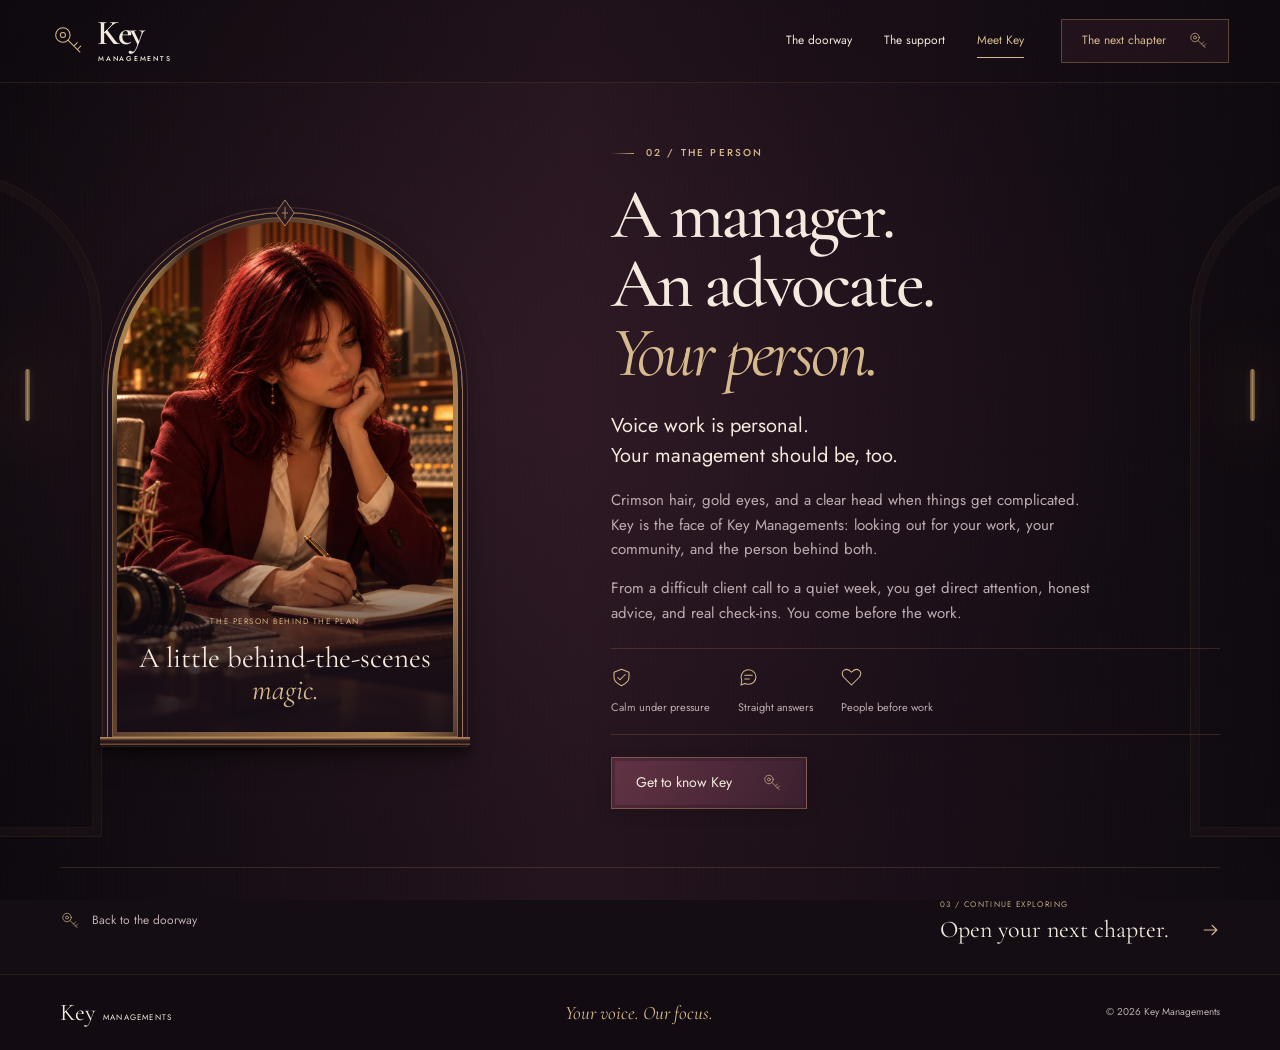
==== about/index.html @ c913fc9f "Redesign Key Managements with animated doorway and themed pages" ====
<!doctype html>
<html lang="en">
<head>
  <meta charset="utf-8">
  <meta name="viewport" content="width=device-width, initial-scale=1, viewport-fit=cover">
  <meta name="theme-color" content="#110d11">
  <meta name="description" content="Meet the person behind Key Managements. A manager, an advocate, and someone firmly in your corner.">
  <title>Meet Key — Key Managements</title>
  <link rel="icon" type="image/svg+xml" href="../assets/favicon.svg">
  <link rel="preconnect" href="https://fonts.googleapis.com">
  <link rel="preconnect" href="https://fonts.gstatic.com" crossorigin>
  <link href="https://fonts.googleapis.com/css2?family=Cormorant+Garamond:ital,wght@0,400;0,500;0,600;1,400;1,500&family=Jost:wght@400;450;500;550;600&display=swap" rel="stylesheet">
  <link rel="stylesheet" href="../styles.css?v=chapters-1">
  <link rel="stylesheet" href="../interior.css?v=rooms-1">
  <script src="../main.js?v=chapters-1" defer></script>
</head>
<body data-page="about" class="interior-page">
  <div class="interior-room" aria-hidden="true"><span class="room-moulding moulding-left"></span><span class="room-moulding moulding-right"></span><span class="room-light light-left"></span><span class="room-light light-right"></span></div>
  <svg class="icon-library" xmlns="http://www.w3.org/2000/svg" aria-hidden="true">
    <symbol id="i-key" viewBox="0 0 40 40"><circle cx="14" cy="13" r="8.5"/><circle cx="14" cy="13" r="3"/><path d="m20 19 14 14m-7-7 4-4m0 8 4-4"/></symbol>
    <symbol id="i-arrow" viewBox="0 0 24 24"><path d="M4 12h16m-6-6 6 6-6 6"/></symbol>
    <symbol id="i-arrow-up" viewBox="0 0 24 24"><path d="M6 18 18 6M6 6h12v12"/></symbol>
    <symbol id="i-chat" viewBox="0 0 28 28"><path d="M24 13a10 10 0 0 1-10 10 12 12 0 0 1-5-1l-5 2 1-6a10 10 0 1 1 19-5Z"/><path d="M9 11h10M9 16h6"/></symbol>
    <symbol id="i-calendar" viewBox="0 0 28 28"><rect x="4" y="6" width="20" height="18" rx="2"/><path d="M9 3v6m10-6v6M4 12h20m-15 5h3m4 0h3m-10 4h3"/></symbol>
    <symbol id="i-contract" viewBox="0 0 28 28"><path d="M7 3h10l5 5v17H7Z"/><path d="M17 3v6h5M11 14h7m-7 4h7m-7 3h4"/></symbol>
    <symbol id="i-shield" viewBox="0 0 28 28"><path d="m14 3 10 4v7c0 5-6 9-10 11C10 23 4 19 4 14V7Z"/><path d="m9 14 3 3 7-7"/></symbol>
    <symbol id="i-mic" viewBox="0 0 28 28"><rect x="10" y="3" width="8" height="15" rx="4"/><path d="M6 13v1a8 8 0 0 0 16 0v-1m-8 9v4m-5 0h10"/></symbol>
    <symbol id="i-people" viewBox="0 0 28 28"><circle cx="11" cy="9" r="4"/><path d="M3 24v-3a8 8 0 0 1 16 0v3M20 5a4 4 0 0 1 0 8m2 4a6 6 0 0 1 4 6"/></symbol>
    <symbol id="i-heart" viewBox="0 0 28 28"><path d="M14 24 4 14C-3 6 7-1 14 7 21-1 31 6 24 14Z"/></symbol>
    <symbol id="i-chart" viewBox="0 0 28 28"><path d="M4 4v20h21M9 19v-6m6 6V9m6 10V5"/></symbol>
    <symbol id="i-copy" viewBox="0 0 24 24"><rect x="8" y="8" width="12" height="13" rx="2"/><path d="M15 8V5a2 2 0 0 0-2-2H5a2 2 0 0 0-2 2v8a2 2 0 0 0 2 2h3"/></symbol>
  </svg>
  <a class="skip-link" href="#main">Skip to content</a>
  <header class="site-header"><div class="container header-inner">
    <a class="brand" href="../" aria-label="Key Managements home"><svg class="brand-mark" aria-hidden="true"><use href="#i-key"/></svg><span class="wordmark">Key<span>MANAGEMENTS</span></span></a>
    <button class="menu-toggle" type="button" aria-expanded="false" aria-controls="main-nav"><span>Menu</span><span class="menu-lines" aria-hidden="true"></span></button>
    <nav id="main-nav" class="main-nav" aria-label="Main navigation"><a href="../">The doorway</a><a href="../services/">The support</a><a href="../about/" aria-current="page">Meet Key</a><a href="../contact/" class="nav-contact">The next chapter<svg class="icon" aria-hidden="true"><use href="#i-key"/></svg></a></nav>
  </div></header>
  <main id="main" tabindex="-1">
    <section class="container interior-layout about-room" aria-labelledby="about-title">
      <div class="interior-visual"><figure class="arched-portrait"><span class="arch-crest" aria-hidden="true"><svg viewBox="0 0 30 36"><path d="M15 1 27 18 15 35 3 18Z"/><path d="M15 10v16m-4-8h8"/></svg></span><img src="../assets/key-studio.webp" alt="Key reviewing a notebook at a studio desk, with a microphone nearby" width="1122" height="1402" fetchpriority="high"><figcaption><span>THE PERSON BEHIND THE PLAN</span><p>A little behind-the-scenes<br><em>magic.</em></p></figcaption></figure></div>
      <div class="about-copy interior-copy"><p class="eyebrow">02 / THE PERSON</p><h1 id="about-title">A manager.<br>An advocate.<br><em>Your person.</em></h1><p class="about-lead">Voice work is personal.<br>Your management should be, too.</p><p>Crimson hair, gold eyes, and a clear head when things get complicated. Key is the face of Key Managements: looking out for your work, your community, and the person behind both.</p><p>From a difficult client call to a quiet week, you get direct attention, honest advice, and real check-ins. You come before the work.</p><ul class="traits"><li><svg class="icon" aria-hidden="true"><use href="#i-shield"/></svg>Calm under pressure</li><li><svg class="icon" aria-hidden="true"><use href="#i-chat"/></svg>Straight answers</li><li><svg class="icon" aria-hidden="true"><use href="#i-heart"/></svg>People before work</li></ul><a class="button button-primary" href="../contact/">Get to know Key <svg class="icon" aria-hidden="true"><use href="#i-key"/></svg></a></div>
    </section><nav class="container room-navigation" aria-label="Continue exploring"><a href="../" class="return-door"><svg class="icon" aria-hidden="true"><use href="#i-key"/></svg><span>Back to the doorway</span></a><a href="../contact/" class="next-room"><small>03 / CONTINUE EXPLORING</small><span>Open your next chapter. <svg class="icon" aria-hidden="true"><use href="#i-arrow"/></svg></span></a></nav></main>
  <footer class="site-footer"><div class="container footer-inner"><a class="footer-signature" href="../">Key <span>Managements</span></a><p>Your voice. Our focus.</p><small>© 2026 Key Managements</small></div></footer>
</body>
</html>
---- styles.css ----
:root {
  --bg: #110d11; --surface: #1b1319; --ink: #f3e9dd; --muted: #beadb0;
  --accent: #d6b98c; --crimson: #863a50; --line: #3a2b34;
  --serif: 'Cormorant Garamond', Georgia, 'Times New Roman', serif;
  --sans: 'Jost', 'Avenir Next', 'Segoe UI', sans-serif;
  color-scheme: dark;
}
* { box-sizing: border-box; }
html { scroll-behavior: smooth; scroll-padding-top: 32px; }
body { margin: 0; background: var(--bg); color: var(--ink); font-family: var(--sans); font-size: 16px; line-height: 1.65; -webkit-font-smoothing: antialiased; }
a { color: inherit; text-decoration: none; }
button { font: inherit; cursor: pointer; }
a, button, summary { -webkit-tap-highlight-color: transparent; touch-action: manipulation; }
a:focus-visible, button:focus-visible, summary:focus-visible { outline: 2px solid var(--accent); outline-offset: 6px; }
#main:focus { outline: none; }
img { display: block; width: 100%; height: auto; }
figure, p, h1, h2, h3 { margin: 0; }
h1, h2, h3 { font-family: var(--serif); font-weight: 500; }
h1 { font-size: clamp(64px, 6vw, 88px); line-height: .98; letter-spacing: -.045em; }
h2 { font-size: 42px; line-height: 1.1; letter-spacing: -.03em; }
h3 { font-size: 27px; line-height: 1.2; letter-spacing: -.02em; }
em { color: var(--accent); font-weight: 400; }
.container { width: calc(100% - 112px); max-width: 1280px; margin-inline: auto; }
.icon-library { position: absolute; width: 0; height: 0; overflow: hidden; }
.icon, .brand-mark { fill: none; stroke: currentColor; stroke-width: 1.4; stroke-linecap: round; stroke-linejoin: round; }
.icon { width: 20px; height: 20px; flex-shrink: 0; }
.eyebrow, .section-label, .image-caption { font-size: 11px; letter-spacing: .17em; font-weight: 500; line-height: 1.6; }
.eyebrow { color: var(--accent); display: flex; align-items: center; gap: 12px; }
.small-line { width: 28px; height: 1px; background: var(--accent); }
.skip-link { position: fixed; top: 12px; left: 12px; z-index: 100; padding: 12px 20px; background: var(--accent); color: var(--bg); transform: translateY(-160%); }
.skip-link:focus { transform: translateY(0); }
.site-header { position: relative; z-index: 10; border-bottom: 1px solid var(--line); }
.header-inner { height: 100px; display: flex; align-items: center; justify-content: space-between; gap: 30px; }
.brand { display: flex; align-items: center; gap: 12px; width: max-content; flex-shrink: 0; }
.brand-mark { width: 42px; height: 42px; color: var(--accent); stroke-width: 1.2; }
.wordmark { font-family: var(--serif); font-size: 42px; font-weight: 600; line-height: .8; letter-spacing: -.04em; }
.wordmark > span { display: block; font-family: var(--sans); font-size: 8px; font-weight: 500; letter-spacing: .25em; margin-top: 12px; margin-left: 1px; }
.main-nav { display: flex; align-items: center; gap: 36px; font-size: 13px; }
.main-nav > a { display: flex; align-items: center; min-height: 44px; position: relative; transition: color .2s; }
.main-nav > a:hover, .main-nav > a[aria-current] { color: var(--accent); }
.main-nav > a[aria-current]:not(.nav-contact)::after { content: ''; height: 1px; background: var(--accent); position: absolute; bottom: 5px; inset-inline: 0; }
.main-nav .nav-contact { gap: 30px; padding: 9px 20px; border: 1px solid var(--accent); color: var(--accent); margin-left: 5px; transition: background .2s, color .2s; }
.main-nav .nav-contact:hover, .main-nav .nav-contact[aria-current] { background: var(--accent); color: var(--bg); }
.menu-toggle { display: none; }
.button { display: inline-flex; align-items: center; justify-content: space-between; gap: 30px; min-height: 52px; padding: 13px 24px; font-size: 14px; transition: background .2s, transform .2s; }
.button-primary { background: var(--crimson); color: var(--ink); border: 1px solid var(--crimson); }
.button-primary:hover { background: #9b455d; transform: translateY(-2px); }
.text-link { display: inline-flex; align-items: center; gap: 14px; min-height: 44px; font-size: 14px; color: var(--accent); }
.text-link .icon, .chapter-nav .icon { transition: transform .2s; }
.text-link:hover .icon, .chapter-nav a:hover > .icon { transform: translateX(4px); }
.hero { display: grid; grid-template-columns: 1fr .91fr; align-items: center; gap: 90px; padding-block: 54px 52px; }
.hero .eyebrow { margin-bottom: 27px; }
.hero h1 { font-size: clamp(72px, 7.2vw, 104px); }
.hero h1 em { position: relative; }
.hero h1 em::after { content: ''; position: absolute; left: 3%; right: -4%; bottom: 4px; height: 1px; background: var(--accent); transform: rotate(-5deg); }
.hero-description { margin-top: 30px; font-size: 20px; line-height: 1.55; }
.hero-actions { display: flex; align-items: center; flex-wrap: wrap; gap: 28px; margin-top: 30px; }
.hero-footnote { display: flex; align-items: center; gap: 10px; color: var(--muted); margin-top: 35px; font-size: 12px; letter-spacing: .04em; }
.tiny-star { font-size: 21px; color: var(--accent); }
.hero-visual { position: relative; padding-right: 17px; }
.hero-visual::before { content: ''; position: absolute; inset: 16px 1px -16px 16px; border: 1px solid #695044; pointer-events: none; }
.hero-portrait { position: relative; overflow: hidden; }
.hero-portrait > img { aspect-ratio: 4 / 4.8; object-fit: cover; object-position: 50% 44%; }
.hero-portrait::after { content: ''; position: absolute; inset: 40% 0 0; background: linear-gradient(transparent, rgba(17, 13, 17, .88)); pointer-events: none; }
.hero-portrait figcaption { position: absolute; z-index: 1; inset: auto 30px 25px; }
.hero-portrait figcaption > span { color: #e6cba5; font-size: 10px; letter-spacing: .16em; }
.hero-portrait figcaption a { display: flex; align-items: center; gap: 8px; font-family: var(--serif); font-size: 38px; line-height: 1.35; }
.hero-portrait figcaption .icon { margin-left: auto; width: 40px; height: 40px; border: 1px solid #a18b76; border-radius: 50%; padding: 10px; }
.portrait-side { position: absolute; right: -22px; top: 42%; writing-mode: vertical-rl; font-size: 9px; letter-spacing: .2em; color: var(--muted); }
.chapter-nav { display: grid; grid-template-columns: repeat(3, 1fr); border-top: 1px solid var(--line); border-bottom: 1px solid var(--line); margin-bottom: 44px; }
.chapter-nav > a { display: flex; align-items: center; gap: 16px; padding: 28px 25px; transition: background .2s; }
.chapter-nav > a:first-child { padding-left: 0; }
.chapter-nav > a:last-child { padding-right: 0; }
.chapter-nav > a + a { border-left: 1px solid var(--line); }
.chapter-nav > a:hover { background: rgba(214, 185, 140, .035); }
.chapter-number { font-family: var(--serif); font-style: italic; font-size: 21px; color: var(--accent); align-self: flex-start; line-height: 1; }
.chapter-nav small { display: block; color: var(--muted); letter-spacing: .14em; font-size: 10px; line-height: 1.1; margin-bottom: 8px; }
.chapter-nav strong { display: block; font-family: var(--serif); font-size: 24px; font-weight: 400; line-height: 1.1; }
.chapter-nav > a > .icon { margin-left: auto; width: 18px; color: var(--accent); }
.site-footer { border-top: 1px solid var(--line); }
body[data-page="home"] .site-footer { border-top: 0; }
.footer-inner { min-height: 89px; display: flex; align-items: center; justify-content: space-between; gap: 24px; }
.footer-signature { font: 28px var(--serif); display: flex; align-items: baseline; gap: 8px; }
.footer-signature span { font: 10px var(--sans); text-transform: uppercase; letter-spacing: .15em; }
.footer-inner p { font-family: var(--serif); font-style: italic; font-size: 20px; color: var(--accent); }
.footer-inner small { color: var(--muted); font-size: 11px; }
.page-intro { color: var(--muted); max-width: 430px; font-size: 17px; line-height: 1.7; }
.service-layout { display: grid; grid-template-columns: .88fr 1.12fr; gap: 100px; padding-block: 64px 72px; align-items: start; }
.service-intro h1 { margin-block: 22px 24px; }
.service-image { margin-block: 30px 16px; }
.service-image img { aspect-ratio: 16 / 9; object-fit: cover; }
.service-image figcaption { margin-top: 11px; font: italic 21px var(--serif); color: var(--accent); }
.service-intro .text-link { font-size: 13px; }
.section-label { display: flex; justify-content: space-between; gap: 16px; color: var(--accent); padding-block: 5px 22px; }
.section-label > span { color: var(--muted); font-size: 9px; letter-spacing: .12em; align-self: center; }
.service-group { border-top: 1px solid var(--line); }
.service-group:last-of-type { border-bottom: 1px solid var(--line); }
.service-group summary { display: flex; align-items: center; gap: 17px; cursor: pointer; list-style: none; padding-block: 25px; }
.service-group summary::-webkit-details-marker { display: none; }
.service-group summary h2 { font-size: 31px; line-height: 1.1; letter-spacing: -.025em; transition: color .2s; }
.service-group summary:hover h2, .service-group[open] h2 { color: var(--accent); }
.service-number { font: italic 18px var(--serif); color: var(--accent); align-self: flex-start; padding-top: 4px; }
.service-caption { display: block; font-size: 13px; margin-top: 6px; color: var(--muted); }
.disclosure-icon { width: 28px; height: 28px; margin-left: auto; position: relative; flex-shrink: 0; color: var(--accent); }
.disclosure-icon::before, .disclosure-icon::after { content: ''; position: absolute; background: currentColor; top: 13px; left: 7px; width: 14px; height: 1px; }
.disclosure-icon::after { transform: rotate(90deg); transition: transform .2s; }
.service-group[open] .disclosure-icon::after { transform: rotate(0); }
.service-content { padding: 0 35px 28px; display: grid; gap: 23px; }
.service-content h3 { font-family: var(--sans); font-size: 15px; font-weight: 500; letter-spacing: 0; margin-bottom: 7px; }
.service-content p { color: var(--muted); font-size: 14px; line-height: 1.75; }
.service-note { margin-top: 22px; color: var(--muted); font-size: 12px; }
.about-layout { display: grid; grid-template-columns: .95fr 1fr; gap: 100px; align-items: center; padding-block: 64px 72px; }
.about-visual figure { position: relative; }
.about-visual img { aspect-ratio: 4 / 5; object-fit: cover; }
.about-visual figcaption { position: absolute; bottom: 0; inset-inline: 0; padding: 60px 28px 24px; background: linear-gradient(transparent, rgba(17,13,17,.9)); font: italic 28px var(--serif); }
.image-caption { margin-top: 16px; color: var(--muted); font-size: 10px; }
.about-copy h1 { margin-block: 22px 25px; }
.about-lead { font-size: 20px; line-height: 1.5; margin-bottom: 20px; }
.about-copy > p:not(.eyebrow):not(.about-lead) { color: var(--muted); font-size: 15px; margin-top: 15px; max-width: 460px; }
.traits { list-style: none; padding: 21px 0; margin: 24px 0; border-top: 1px solid var(--line); border-bottom: 1px solid var(--line); display: flex; gap: 21px; }
.traits li { display: flex; flex-direction: column; gap: 10px; font-size: 11px; color: var(--muted); }
.traits .icon { color: var(--accent); }
.contact-layout { display: grid; grid-template-columns: 1.2fr .8fr; gap: 90px; align-items: center; padding-block: 60px; }
.contact-copy h1 { margin-block: 23px 26px; font-size: clamp(64px, 6.2vw, 90px); }
.contact-copy .page-intro { max-width: 440px; }
.contact-copy .button { margin-top: 28px; }
.email-row { display: flex; align-items: center; gap: 20px; margin-top: 22px; }
.email-row > a { color: var(--accent); font-size: 16px; padding-block: 9px; }
.email-row > a:hover { text-decoration: underline; text-underline-offset: 5px; }
.email-row button { display: flex; align-items: center; gap: 7px; background: transparent; color: var(--muted); border: 1px solid var(--line); padding: 9px 10px; min-height: 44px; font-size: 12px; }
.email-row button:hover { color: var(--accent); border-color: var(--accent); }
.email-row .icon { width: 16px; height: 16px; }
.copy-status { min-height: 24px; font-size: 12px; color: var(--accent); margin-top: 4px; }
.contact-note { padding-top: 18px; font-size: 13px; color: var(--muted); }
.contact-photo { position: relative; }
.contact-photo img { aspect-ratio: 4 / 4.9; object-fit: cover; }
.contact-photo figcaption { position: absolute; inset: auto 0 0; padding: 80px 26px 25px; background: linear-gradient(transparent, rgba(17,13,17,.9)); font: 34px/1.08 var(--serif); }
.process { border-top: 1px solid var(--line); padding-block: 38px 55px; }
.process-heading { display: flex; align-items: center; justify-content: space-between; gap: 30px; margin-bottom: 30px; }
.process h2 { font-size: 36px; }
.steps { display: grid; grid-template-columns: repeat(3, 1fr); gap: 40px; padding: 0; margin: 0; list-style: none; }
.steps li { position: relative; padding-left: 36px; }
.steps li > span { position: absolute; left: 0; top: 4px; font: italic 19px var(--serif); color: var(--accent); }
.steps h3 { font-size: 25px; margin-bottom: 10px; }
.steps p { font-size: 13px; color: var(--muted); max-width: 310px; }
@media (min-width: 1400px) {
 .hero { padding-block: 48px; gap: 110px; grid-template-columns: 1fr .92fr; }
 .hero-portrait > img { max-height: 565px; }
}
@media (max-width: 1100px) {
 .container { width: calc(100% - 72px); }
 .main-nav { gap: 25px; }
 .hero { gap: 56px; }
 .hero h1 { font-size: 83px; }
 .hero-description { font-size: 18px; }
 .hero-actions { gap: 18px; }
 .hero-footnote { margin-top: 26px; }
 .hero-portrait > img { min-height: 510px; }
 .chapter-nav strong { font-size: 21px; }
 .chapter-nav > a { gap: 10px; padding-inline: 18px; }
 .service-layout, .about-layout { gap: 58px; }
 .service-group summary h2 { font-size: 27px; }
 .contact-layout { gap: 50px; }
 .traits { gap: 15px; }
 .process h2 { font-size: 30px; }
 .steps { gap: 25px; }
}
@media (max-width: 800px) {
 .container { width: calc(100% - 48px); }
 .header-inner { height: 84px; }
 .main-nav { gap: 20px; font-size: 12px; }
 .main-nav .nav-contact { gap: 15px; padding-inline: 15px; }
 .hero { gap: 35px; padding-block: 42px; }
 .hero h1 { font-size: 68px; }
 .hero .eyebrow { font-size: 9px; gap: 8px; }
 .hero-description { font-size: 16px; }
 .hero-actions { gap: 12px; margin-top: 24px; }
 .hero-actions .button { font-size: 13px; padding-inline: 17px; gap: 18px; }
 .hero-actions .text-link { font-size: 13px; }
 .hero-portrait > img { min-height: 475px; }
 .hero-portrait figcaption { inset-inline: 20px; }
 .hero-portrait figcaption a { font-size: 28px; }
 .hero-portrait figcaption > span { font-size: 8px; }
 .portrait-side { right: -14px; font-size: 8px; }
 .chapter-nav > a { padding-block: 24px; }
 .chapter-nav > a > .icon { display: none; }
 .chapter-nav strong { font-size: 20px; }
 .service-layout { grid-template-columns: 1fr; gap: 42px; padding-block: 45px 55px; }
 .service-intro { display: grid; grid-template-columns: 1fr .85fr; column-gap: 45px; }
 .service-intro > .eyebrow, .service-intro h1, .service-intro .page-intro, .service-intro .text-link { grid-column: 1; }
 .service-intro h1 { font-size: 64px; margin-block: 18px; }
 .service-intro .page-intro { font-size: 15px; }
 .service-intro .text-link { margin-top: 12px; font-size: 12px; }
 .service-image { grid-column: 2; grid-row: 1 / 6; align-self: center; margin: 0; }
 .service-image img { aspect-ratio: 4 / 5; }
 .service-image figcaption { font-size: 19px; }
 .about-layout { gap: 35px; align-items: start; padding-block: 45px; }
 .about-copy h1 { font-size: 62px; }
 .about-visual img { aspect-ratio: 3 / 5; }
 .about-visual figcaption { font-size: 23px; padding-inline: 18px; }
 .about-copy > p:not(.eyebrow):not(.about-lead) { font-size: 14px; }
 .about-lead { font-size: 18px; }
 .traits { flex-direction: column; gap: 12px; }
 .traits li { flex-direction: row; align-items: center; font-size: 12px; }
 .contact-layout { gap: 35px; grid-template-columns: 1.2fr .8fr; padding-block: 45px; }
 .contact-copy h1 { font-size: 64px; }
 .contact-copy .page-intro { font-size: 15px; }
 .contact-photo img { aspect-ratio: 3 / 5.8; }
 .contact-photo figcaption { font-size: 28px; padding-inline: 20px; }
 .email-row { gap: 10px; flex-wrap: wrap; }
 .email-row > a { font-size: 14px; }
 .process-heading { align-items: flex-start; flex-direction: column; gap: 14px; }
 .steps h3 { font-size: 24px; }
}
@media (max-width: 640px) {
 .container { width: calc(100% - 40px); }
 .header-inner { height: 80px; }
 .brand { gap: 9px; }
 .brand-mark { width: 34px; height: 34px; }
 .wordmark { font-size: 34px; }
 .wordmark > span { font-size: 7px; margin-top: 10px; }
 .menu-toggle { display: none; align-items: center; gap: 12px; background: transparent; color: var(--ink); border: 1px solid var(--line); padding: 9px 13px; min-height: 44px; font-size: 12px; }
 .js .menu-toggle { display: flex; }
 .menu-lines { width: 16px; height: 10px; border-top: 1px solid var(--accent); border-bottom: 1px solid var(--accent); }
 .main-nav { position: absolute; top: 79px; left: 0; right: 0; flex-direction: column; align-items: stretch; gap: 4px; padding: 16px 20px 22px; background: var(--bg); border-bottom: 1px solid var(--line); box-shadow: 0 16px 28px #0005; font-size: 15px; }
 .js .main-nav:not(.is-open) { display: none; }
 .main-nav > a { padding: 8px 12px; min-height: 48px; }
 .main-nav > a[aria-current]:not(.nav-contact)::after { display: none; }
 .main-nav > a[aria-current]:not(.nav-contact) { border-left: 1px solid var(--accent); background: #d6b98c08; }
 .main-nav .nav-contact { margin: 6px 0 0; justify-content: space-between; }
 html:not(.js) .header-inner { flex-wrap: wrap; height: auto; padding-block: 20px; }
 html:not(.js) .main-nav { position: static; flex-direction: row; flex-wrap: wrap; padding: 0; border: 0; box-shadow: none; gap: 10px; }
 .hero { grid-template-columns: 1fr; gap: 35px; padding-block: 35px 38px; }
 .hero .eyebrow { font-size: 10px; margin-bottom: 22px; }
 .hero h1 { font-size: clamp(70px, 18.5vw, 100px); line-height: .95; }
 .hero-description { margin-top: 24px; font-size: 18px; }
 .hero-actions { gap: 24px; margin-top: 24px; }
 .hero-actions .button { font-size: 14px; padding-inline: 20px; }
 .hero-footnote { display: none; }
 .hero-visual { padding-right: 12px; }
 .hero-visual::before { inset: 12px 0 -12px 12px; }
 .hero-portrait > img { min-height: 0; aspect-ratio: 4 / 4.1; object-position: 50% 34%; }
 .hero-portrait figcaption { inset: auto 22px 20px; }
 .hero-portrait figcaption > span { font-size: 9px; }
 .hero-portrait figcaption a { font-size: 34px; }
 .portrait-side { display: none; }
 .chapter-nav { grid-template-columns: 1fr; margin-bottom: 24px; }
 .chapter-nav > a, .chapter-nav > a:first-child, .chapter-nav > a:last-child { padding: 23px 6px; gap: 19px; }
 .chapter-nav > a + a { border-left: 0; border-top: 1px solid var(--line); }
 .chapter-nav > a > .icon { display: block; }
 .chapter-nav strong { font-size: 25px; }
 .chapter-nav small { font-size: 9px; }
 .footer-inner { flex-wrap: wrap; justify-content: space-between; padding-block: 24px; gap: 13px; }
 .footer-signature { font-size: 25px; }
 .footer-signature span { font-size: 8px; }
 .footer-inner p { font-size: 17px; }
 .footer-inner small { width: 100%; font-size: 10px; }
 .service-layout { padding-block: 35px 45px; gap: 34px; }
 .service-intro { display: block; }
 .service-intro h1 { font-size: 70px; margin-block: 20px; }
 .service-intro .page-intro { font-size: 16px; }
 .service-image { margin-top: 24px; }
 .service-image img { aspect-ratio: 16 / 8; object-position: 50% 35%; }
 .service-image figcaption { font-size: 21px; }
 .service-intro .text-link { font-size: 13px; }
 .section-label { font-size: 9px; }
 .section-label > span { font-size: 8px; }
 .service-group summary { gap: 12px; padding-block: 24px; }
 .service-group summary h2 { font-size: 28px; }
 .service-caption { font-size: 12px; max-width: 26ch; }
 .service-content { padding: 0 12px 25px 31px; }
 .service-content p { font-size: 14px; }
 .about-layout { grid-template-columns: 1fr; gap: 30px; padding-block: 35px 45px; }
 .about-copy { grid-row: 1; }
 .about-copy h1 { font-size: 76px; margin-block: 20px 25px; }
 .about-copy > p:not(.eyebrow):not(.about-lead) { font-size: 16px; }
 .about-lead { font-size: 20px; }
 .traits { flex-direction: row; gap: 15px; justify-content: space-between; }
 .traits li { flex-direction: column; align-items: flex-start; gap: 9px; font-size: 11px; max-width: 90px; }
 .about-visual img { aspect-ratio: 4 / 4.2; object-position: center 43%; }
 .about-visual figcaption { font-size: 27px; padding-inline: 23px; }
 .contact-layout { grid-template-columns: 1fr; gap: 30px; padding-block: 35px 40px; }
 .contact-copy h1 { font-size: clamp(62px, 15vw, 78px); margin-block: 20px 24px; }
 .contact-copy .page-intro { font-size: 16px; }
 .email-row { gap: 12px; flex-wrap: nowrap; }
 .email-row > a { font-size: clamp(13px, 3.8vw, 16px); }
 .email-row button { padding-inline: 8px; }
 .contact-note { padding-top: 8px; }
 .contact-photo img { aspect-ratio: 4 / 3.6; object-position: 50% 27%; }
 .contact-photo figcaption { font-size: 32px; padding-inline: 23px; }
 .process { padding-block: 30px 40px; }
 .process h2 { font-size: 36px; max-width: 320px; }
 .steps { grid-template-columns: 1fr; gap: 25px; }
 .steps h3 { font-size: 28px; }
 .steps p { font-size: 14px; max-width: 100%; }
}
@media (prefers-reduced-motion: reduce) {
 html { scroll-behavior: auto; }
 *, *::before, *::after { animation: none !important; transition: none !important; }
}
---- interior.css ----
/* The rooms beyond the entrance share its plum walls and brass architecture. */
.interior-page { --bg: #140d14; --line: #b88a5638; min-height: 100svh; background: #140d14; isolation: isolate; display: flex; flex-direction: column; }
.interior-page main { flex: 1; }
.interior-room { position: fixed; inset: 0; z-index: -1; overflow: hidden; pointer-events: none; background: radial-gradient(ellipse at 35% 44%,#6736482e,transparent 62%),linear-gradient(90deg,#0d090e,#24141e 45%,#180e17 75%,#0f0a10); }
.interior-room::after { content: ''; position: absolute; inset: 0; opacity: .25; background: repeating-linear-gradient(89deg,transparent 0 3px,#b27c6a09 4px 5px); }
.room-moulding { position: absolute; top: 19%; bottom: 7%; width: 24%; border: 1px solid #a9784220; border-radius: 200px 200px 0 0; box-shadow: inset 0 0 0 8px #120c1266,inset 0 0 0 9px #b8885410; }
.moulding-left { left: -16%; }.moulding-right { right: -17%; }
.room-light { position: absolute; top: 41%; width: 5px; height: 52px; border-radius: 3px; background: linear-gradient(90deg,#87663f,#e6c28a,#87663f); box-shadow: 0 0 9px #e1b47138,0 0 65px 25px #c5884814; opacity: .65; }
.light-left { left: 25px; }.light-right { right: 25px; }
.interior-page .container { max-width: 1180px; width: calc(100% - 120px); }
.interior-page .site-header { border-color: #b88a5624; background: #0f0a1033; }
.interior-page .header-inner { max-width: none; height: 82px; width: 92%; }
.interior-page .brand-mark { width: 34px; height: 34px; }.interior-page .wordmark { font-size: 35px; }.interior-page .wordmark > span { font-size: 7px; margin-top: 10px; }
.interior-page .main-nav { font-size: 12px; gap: 32px; }
.interior-page .main-nav .nav-contact { border-color: #bf966361; gap: 22px; background: linear-gradient(120deg,#4c273544,#29172099); }
.interior-page .main-nav .nav-contact:hover,.interior-page .main-nav .nav-contact[aria-current] { background: linear-gradient(100deg,#d5b785,#b99561); color: #22121c; border-color: #d7b680; }
.interior-layout { display: grid; grid-template-columns: .85fr 1.15fr; gap: 100px; align-items: center; padding-block: 62px 58px; }
.interior-visual { width: 100%; max-width: 360px; margin-inline: auto; padding: 12px; animation: room-arrival .8s ease both; }
.arched-portrait { position: relative; isolation: isolate; }
.arched-portrait::before { content: ''; position: absolute; z-index: -1; inset: -10px; border: 1px solid #9f784f; border-radius: 210px 210px 0 0; background: linear-gradient(110deg,#54392d,#ac8551 12%,#392520 17%,#7d583a 50%,#b68c55 86%,#4e3429); box-shadow: 0 0 0 4px #21121d,0 0 0 5px #b9935b3b,0 15px 30px #0006,inset 0 0 0 4px #21151d,inset 0 0 0 5px #ba925866; }
.arched-portrait::after { content: ''; position: absolute; bottom: -13px; left: -17px; right: -17px; height: 8px; background: linear-gradient(#bc9764,#7c573b 25%,#35201f 40%,#26151c 70%,#805838); box-shadow: 0 7px 10px #0007; }
.arched-portrait img { width: 100%; height: 510px; object-fit: cover; object-position: center 42%; border-radius: 200px 200px 0 0; }
.arch-crest { position: absolute; z-index: 3; top: -23px; left: 50%; width: 23px; height: 28px; transform: translateX(-50%); }
.arch-crest svg { width: 100%; height: 100%; fill: #2b1921; stroke: #c5a16d; stroke-width: 1; }
.arched-portrait figcaption { position: absolute; bottom: 0; inset-inline: 0; padding: 75px 19px 27px; background: linear-gradient(transparent,#160e17dc 70%,#160e17f7); text-align: center; }
.arched-portrait figcaption > span { font-size: 8px; letter-spacing: .19em; color: #d0af80; }
.arched-portrait figcaption > p { margin-top: 10px; font: 29px/1.08 var(--serif); }
.interior-copy { min-width: 0; animation: room-arrival .7s ease .08s both; }
.interior-copy > .eyebrow { font-size: 10px; letter-spacing: .22em; margin-bottom: 19px; }
.interior-copy > .eyebrow::before { content: ''; width: 23px; height: 1px; background: linear-gradient(90deg,transparent,#c9a574); }
.interior-copy h1 { font-size: clamp(56px,5.5vw,76px); margin: 0 0 24px; line-height: .98; }
.interior-copy .page-intro { font-size: 16px; line-height: 1.7; max-width: 460px; }
.interior-page .button-primary { position: relative; gap: 30px; background: linear-gradient(115deg,#623344,#3b202f); border: 1px solid #c29a665c; box-shadow: inset 0 0 0 3px #32192766,0 4px 14px #0002; }
.interior-page .button-primary:hover { background: linear-gradient(115deg,#794055,#4c293d); border-color: #cba06d; }
.interior-page .button-primary .icon { color: var(--accent); }
.interior-page .text-link { color: #dbbc90; }
.support-room { align-items: start; grid-template-columns: .8fr 1.2fr; gap: 90px; }
.support-room .interior-visual { margin-top: 48px; }
.support-room .arched-portrait img { object-position: 47% center; }
.support-room .interior-copy h1 { font-size: 65px; }
.support-room .service-list { margin-top: 28px; }
.support-room .service-group { border-color: #b88a5640; }
.support-room .service-group summary { padding-block: 20px; gap: 14px; }
.support-room .service-number { border: 1px solid #b88a5659; border-radius: 14px; min-width: 25px; height: 33px; font-size: 15px; display: flex; justify-content: center; align-items: center; padding: 0; align-self: center; background: linear-gradient(100deg,#4a2b32,#291821); }
.support-room .service-group h2 { font-size: 28px; }
.support-room .service-caption { font-size: 12px; }
.support-room .service-content { padding: 0 25px 23px 40px; gap: 19px; }
.support-room .service-content h3 { color: #ebd6bd; font-size: 14px; }
.support-room .service-content p { font-size: 14px; line-height: 1.7; }
.support-room .service-note { margin-top: 20px; font-size: 12px; }
.support-room .text-link { margin-top: 12px; font-size: 13px; }
.about-room .about-lead { font-size: 20px; margin-bottom: 17px; }
.about-room .about-copy > p:not(.eyebrow):not(.about-lead) { font-size: 15px; max-width: 480px; margin-top: 14px; }
.about-room .traits { margin-block: 22px; padding-block: 18px; gap: 28px; }
.about-room .traits li { font-size: 11px; }
.about-room .traits .icon { width: 21px; height: 21px; }
.contact-room { grid-template-columns: 1.15fr .85fr; gap: 100px; }
.contact-room .interior-copy h1 { font-size: 72px; }
.contact-room .contact-copy .button { margin-top: 27px; }
.contact-room .email-row { margin-top: 22px; gap: 16px; }
.contact-room .email-row > a { font-size: 15px; }.contact-room .email-row button { border-color: #b88a5654; background: #3f222b40; }
.contact-room .contact-note { padding-top: 13px; font-size: 13px; }
.interior-page .process { padding-block: 34px 46px; }
.interior-page .process-heading { margin-bottom: 24px; }
.interior-page .process h2 { font-size: 32px; }
.interior-page .steps { gap: 20px; }
.interior-page .steps li { border: 1px solid #b68a5633; background: linear-gradient(115deg,#3c222c66,#25151f55); box-shadow: inset 0 0 0 4px #140d142e; padding: 26px 22px 24px; }
.interior-page .steps li > span { position: static; display: block; width: 25px; height: 32px; line-height: 30px; text-align: center; border: 1px solid #b88a5666; border-radius: 14px; margin-bottom: 18px; font-size: 16px; }
.interior-page .steps h3 { font-size: 26px; }.interior-page .steps p { font-size: 13px; }
.room-navigation { display: flex; justify-content: space-between; align-items: center; gap: 30px; border-top: 1px solid #b88a5633; padding-block: 23px; }
.return-door { display: flex; align-items: center; gap: 12px; color: var(--muted); font-size: 12px; min-height: 44px; }.return-door .icon { color: var(--accent); }.return-door:hover { color: var(--accent); }
.next-room { min-height: 60px; padding: 7px 0; }.next-room small { display: block; font-size: 8px; letter-spacing: .17em; color: #c7a880; margin-bottom: 4px; }.next-room > span { display: flex; gap: 32px; align-items: center; font: 24px var(--serif); }.next-room .icon { width: 19px; color: var(--accent); transition: transform .2s; }.next-room:hover .icon { transform: translateX(4px); }
.interior-page .site-footer { border-color: #b88a5620; background: #0c090d30; }.interior-page .footer-inner { min-height: 75px; }.interior-page .footer-signature { font-size: 24px; }.interior-page .footer-signature span { font-size: 8px; }.interior-page .footer-inner small { font-size: 10px; }.interior-page .footer-inner p { font-size: 19px; }
@keyframes room-arrival { from { opacity: 0; transform: translateY(12px); } to { opacity: 1; transform: translateY(0); } }
@media (max-width: 1100px) {
 .interior-page .container { width: calc(100% - 80px); }.interior-page .header-inner { width: 92%; }.interior-layout,.support-room,.contact-room { gap: 52px; }.interior-visual { max-width: 320px; }.arched-portrait img { height: 465px; }.interior-copy h1,.support-room .interior-copy h1,.contact-room .interior-copy h1 { font-size: 61px; }.light-left { left: 14px; }.light-right { right: 14px; }.about-room .traits { gap: 18px; }.support-room .service-group h2 { font-size: 25px; }
}
@media (max-width: 800px) {
 .interior-page .container { width: calc(100% - 56px); }.interior-page .header-inner { width: 92%; }.interior-page .main-nav { gap: 20px; font-size: 11px; }.interior-page .main-nav .nav-contact { padding-inline: 13px; gap: 12px; }.interior-layout,.support-room,.contact-room { gap: 32px; padding-block: 46px; }.interior-copy h1,.support-room .interior-copy h1,.contact-room .interior-copy h1 { font-size: 54px; }.interior-visual { padding: 10px; }.arched-portrait img { height: 420px; }.arched-portrait figcaption { padding-inline: 13px; }.arched-portrait figcaption > p { font-size: 25px; }.arched-portrait figcaption > span { font-size: 7px; }.interior-copy .page-intro { font-size: 15px; }.support-room .service-group h2 { font-size: 23px; }.support-room .service-caption { font-size: 11px; }.support-room .service-group summary { gap: 10px; }.support-room .service-content { padding-left: 35px; padding-right: 0; }.support-room .service-content p { font-size: 13px; }.contact-room .email-row { flex-wrap: wrap; }.contact-room .email-row > a { font-size: 14px; }.about-room .traits { gap: 14px; }.interior-page .process h2 { font-size: 30px; }.interior-page .steps { gap: 12px; }.interior-page .steps li { padding: 21px 17px; }.interior-page .steps h3 { font-size: 24px; }.room-navigation { padding-block: 20px; }.next-room > span { font-size: 22px; gap: 18px; }
}
@media (max-width: 640px) {
 .interior-page .container { width: calc(100% - 44px); }.interior-page .header-inner { height: 76px; width: calc(100% - 40px); }.interior-page .wordmark { font-size: 31px; }.interior-page .brand-mark { width: 30px; height: 30px; }.interior-page .main-nav { top: 75px; gap: 5px; font-size: 15px; background: linear-gradient(125deg,#261620,#180f17); border-color: #b88a5640; padding: 15px 20px 22px; }.interior-page .main-nav .nav-contact { margin-top: 7px; padding-inline: 13px; }.interior-page .menu-toggle { border-color: #b88a5654; }
 .interior-layout,.support-room,.contact-room { grid-template-columns: 1fr; gap: 42px; padding-block: 34px 40px; }.interior-copy { grid-row: 1; }.interior-copy > .eyebrow { font-size: 9px; margin-bottom: 19px; }.interior-copy h1,.support-room .interior-copy h1,.contact-room .interior-copy h1 { font-size: clamp(53px,14.5vw,68px); line-height: 1; margin-bottom: 23px; }.interior-copy .page-intro { font-size: 16px; }.interior-visual,.support-room .interior-visual { width: min(100%,300px); margin: 0 auto; padding: 12px; }.arched-portrait img { height: 400px; }.arched-portrait figcaption > p { font-size: 27px; }.arched-portrait figcaption > span { font-size: 8px; }.room-light { display: none; }.room-moulding { width: 40%; }.moulding-left { left: -34%; }.moulding-right { right: -34%; }
 .support-room .service-list { margin-top: 26px; }.support-room .service-group h2 { font-size: 26px; }.support-room .service-caption { font-size: 12px; }.support-room .service-content p { font-size: 14px; }.support-room .service-content { padding-left: 39px; }.support-room .service-group summary { gap: 14px; padding-block: 21px; }.about-room .about-copy > p:not(.eyebrow):not(.about-lead) { font-size: 16px; }.about-room .traits { gap: 15px; }.contact-room .email-row { flex-wrap: nowrap; gap: 10px; }.contact-room .email-row > a { font-size: clamp(12px,3.7vw,15px); }.contact-room .contact-note { font-size: 14px; }.contact-room .email-row button { font-size: 11px; }
 .interior-page .process { padding-block: 28px 36px; }.interior-page .process-heading { gap: 15px; }.interior-page .process h2 { font-size: 35px; }.interior-page .steps { gap: 13px; }.interior-page .steps li { padding: 23px; }.interior-page .steps h3 { font-size: 28px; }.interior-page .steps p { font-size: 14px; }.interior-page .steps li > span { margin-bottom: 14px; }
 .room-navigation { gap: 15px; flex-wrap: wrap; padding-block: 17px; }.return-door { font-size: 11px; }.next-room { margin-left: auto; }.next-room > span { font-size: 22px; }.interior-page .footer-inner { gap: 13px; min-height: 98px; }.interior-page .footer-inner p { font-size: 17px; }
}
@media (prefers-reduced-motion: reduce) { .interior-copy,.interior-visual { animation: none; } }
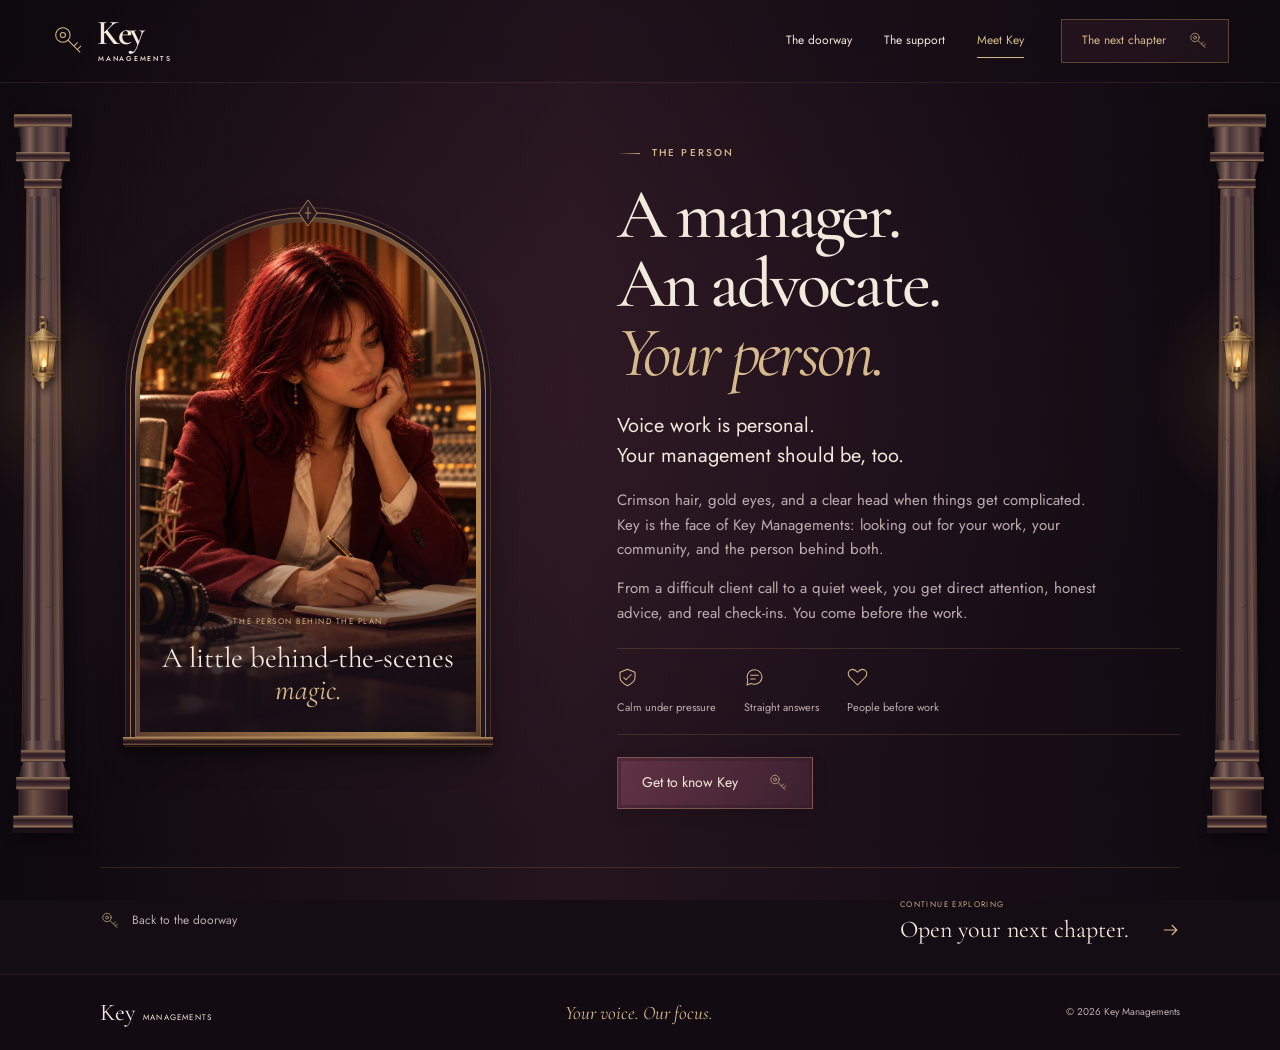
==== commit 05764ecd: "Add paired lantern pillars and remove page numbering" ====
--- a/about/index.html
+++ b/about/index.html
@@ -12,10 +12,11 @@
   <link href="https://fonts.googleapis.com/css2?family=Cormorant+Garamond:ital,wght@0,400;0,500;0,600;1,400;1,500&family=Jost:wght@400;450;500;550;600&display=swap" rel="stylesheet">
   <link rel="stylesheet" href="../styles.css?v=chapters-1">
   <link rel="stylesheet" href="../interior.css?v=rooms-1">
+  <link rel="stylesheet" href="../architecture.css?v=pillars-4">
   <script src="../main.js?v=chapters-1" defer></script>
 </head>
 <body data-page="about" class="interior-page">
-  <div class="interior-room" aria-hidden="true"><span class="room-moulding moulding-left"></span><span class="room-moulding moulding-right"></span><span class="room-light light-left"></span><span class="room-light light-right"></span></div>
+  <div class="interior-room" aria-hidden="true"><div class="side-pillar pillar-left"><img class="pillar-stone" src="../assets/stone-pillar.svg" alt="" width="120" height="760"><span class="lantern-halo"></span><img class="pillar-lantern" src="../assets/antique-lantern.svg" alt="" width="120" height="200"></div><div class="side-pillar pillar-right"><img class="pillar-stone" src="../assets/stone-pillar.svg" alt="" width="120" height="760"><span class="lantern-halo"></span><img class="pillar-lantern" src="../assets/antique-lantern.svg" alt="" width="120" height="200"></div></div>
   <svg class="icon-library" xmlns="http://www.w3.org/2000/svg" aria-hidden="true">
     <symbol id="i-key" viewBox="0 0 40 40"><circle cx="14" cy="13" r="8.5"/><circle cx="14" cy="13" r="3"/><path d="m20 19 14 14m-7-7 4-4m0 8 4-4"/></symbol>
     <symbol id="i-arrow" viewBox="0 0 24 24"><path d="M4 12h16m-6-6 6 6-6 6"/></symbol>
@@ -39,8 +40,8 @@
   <main id="main" tabindex="-1">
     <section class="container interior-layout about-room" aria-labelledby="about-title">
       <div class="interior-visual"><figure class="arched-portrait"><span class="arch-crest" aria-hidden="true"><svg viewBox="0 0 30 36"><path d="M15 1 27 18 15 35 3 18Z"/><path d="M15 10v16m-4-8h8"/></svg></span><img src="../assets/key-studio.webp" alt="Key reviewing a notebook at a studio desk, with a microphone nearby" width="1122" height="1402" fetchpriority="high"><figcaption><span>THE PERSON BEHIND THE PLAN</span><p>A little behind-the-scenes<br><em>magic.</em></p></figcaption></figure></div>
-      <div class="about-copy interior-copy"><p class="eyebrow">02 / THE PERSON</p><h1 id="about-title">A manager.<br>An advocate.<br><em>Your person.</em></h1><p class="about-lead">Voice work is personal.<br>Your management should be, too.</p><p>Crimson hair, gold eyes, and a clear head when things get complicated. Key is the face of Key Managements: looking out for your work, your community, and the person behind both.</p><p>From a difficult client call to a quiet week, you get direct attention, honest advice, and real check-ins. You come before the work.</p><ul class="traits"><li><svg class="icon" aria-hidden="true"><use href="#i-shield"/></svg>Calm under pressure</li><li><svg class="icon" aria-hidden="true"><use href="#i-chat"/></svg>Straight answers</li><li><svg class="icon" aria-hidden="true"><use href="#i-heart"/></svg>People before work</li></ul><a class="button button-primary" href="../contact/">Get to know Key <svg class="icon" aria-hidden="true"><use href="#i-key"/></svg></a></div>
-    </section><nav class="container room-navigation" aria-label="Continue exploring"><a href="../" class="return-door"><svg class="icon" aria-hidden="true"><use href="#i-key"/></svg><span>Back to the doorway</span></a><a href="../contact/" class="next-room"><small>03 / CONTINUE EXPLORING</small><span>Open your next chapter. <svg class="icon" aria-hidden="true"><use href="#i-arrow"/></svg></span></a></nav></main>
+      <div class="about-copy interior-copy"><p class="eyebrow">THE PERSON</p><h1 id="about-title">A manager.<br>An advocate.<br><em>Your person.</em></h1><p class="about-lead">Voice work is personal.<br>Your management should be, too.</p><p>Crimson hair, gold eyes, and a clear head when things get complicated. Key is the face of Key Managements: looking out for your work, your community, and the person behind both.</p><p>From a difficult client call to a quiet week, you get direct attention, honest advice, and real check-ins. You come before the work.</p><ul class="traits"><li><svg class="icon" aria-hidden="true"><use href="#i-shield"/></svg>Calm under pressure</li><li><svg class="icon" aria-hidden="true"><use href="#i-chat"/></svg>Straight answers</li><li><svg class="icon" aria-hidden="true"><use href="#i-heart"/></svg>People before work</li></ul><a class="button button-primary" href="../contact/">Get to know Key <svg class="icon" aria-hidden="true"><use href="#i-key"/></svg></a></div>
+    </section><nav class="container room-navigation" aria-label="Continue exploring"><a href="../" class="return-door"><svg class="icon" aria-hidden="true"><use href="#i-key"/></svg><span>Back to the doorway</span></a><a href="../contact/" class="next-room"><small>CONTINUE EXPLORING</small><span>Open your next chapter. <svg class="icon" aria-hidden="true"><use href="#i-arrow"/></svg></span></a></nav></main>
   <footer class="site-footer"><div class="container footer-inner"><a class="footer-signature" href="../">Key <span>Managements</span></a><p>Your voice. Our focus.</p><small>© 2026 Key Managements</small></div></footer>
 </body>
 </html>
--- a/architecture.css
+++ b/architecture.css
@@ -0,0 +1,54 @@
+/* Shared architectural framing, kept outside the reading and interaction areas. */
+.side-pillar { position: fixed; z-index: 0; top: 105px; bottom: 64px; width: clamp(66px,6.4vw,100px); pointer-events: none; }
+.pillar-left { left: 16px; }.pillar-right { right: 16px; }
+.pillar-stone { display: block; width: 100%; height: 100%; filter: drop-shadow(6px 8px 7px #0006); }
+.pillar-lantern { position: absolute; width: 73%; height: auto; left: 13.5%; top: 28%; filter: drop-shadow(2px 4px 3px #0008); }
+.lantern-halo { position: absolute; width: 260%; height: 245px; left: -80%; top: calc(28% - 42px); border-radius: 50%; background: radial-gradient(ellipse,#f3b7681f 0%,#ca863c12 28%,transparent 68%); }
+.portal-page .side-pillar { top: 125px; bottom: 64px; width: clamp(64px,6vw,100px); }
+.portal-page .pillar-left { left: clamp(16px,4vw,64px); }.portal-page .pillar-right { right: clamp(16px,4vw,64px); }
+.interior-page .container { max-width: 1180px; width: calc(100% - 280px); }
+.interior-page .header-inner { max-width: none; width: 92%; }
+/* The labels stand alone now that their decorative numbering is removed. */
+.support-room .service-content { padding-left: 0; }
+.support-room .service-group summary { gap: 12px; }
+.interior-page .steps li { padding-top: 26px; }
+@media (max-width: 1399px) and (min-width: 701px) {
+ .portal-page { --door-h: min(clamp(340px,calc(100svh - 310px),470px),calc((100vw - 180px) / 1.98)); }
+ .portal-page .side-pillar { width: 60px; }
+ .portal-page .pillar-left { left: 12px; }.portal-page .pillar-right { right: 12px; }
+ .interior-page .container { width: calc(100% - 200px); }.interior-page .header-inner { width: 92%; }
+ .side-pillar { width: 70px; left: auto; }.pillar-left { left: 8px; }.pillar-right { right: 8px; }
+}
+@media (max-width: 1000px) and (min-width: 701px) {
+ .portal-page .inner-signature { display: none; }
+ .portal-page .door-inside { padding: 35px 17px 18px; }
+ .portal-page .inner-heading h2 { font-size: 28px; }
+ .portal-page .door-link { min-height: 58px; padding-block: 10px; }
+ .portal-page .door-link strong { font-size: 23px; }
+ .portal-page .side-pillar { width: 42px; }.portal-page .pillar-left { left: 7px; }.portal-page .pillar-right { right: 7px; }
+ .portal-page .pillar-lantern { width: 100%; left: 0; }
+ .side-pillar { width: 52px; }.pillar-left { left: 7px; }.pillar-right { right: 7px; }
+ .interior-page .container { width: calc(100% - 156px); }.interior-page .header-inner { width: 92%; }
+ .pillar-lantern { width: 88%; left: 6%; }.lantern-halo { height: 180px; top: calc(28% - 36px); }
+ .interior-layout,.support-room,.contact-room { gap: 30px; }
+ .interior-copy h1,.support-room .interior-copy h1,.contact-room .interior-copy h1 { font-size: 52px; }
+ .contact-room .email-row { flex-wrap: wrap; }
+}
+@media (max-width: 700px) {
+ .portal-page .door-scene { transform: translateX(calc(var(--door-w) * .26)) scale(.52); }
+ .portal-ready .entrance:is([data-state="closed"],[data-state="unlocking"],[data-state="closing"]) .door-scene { transform: translateX(0) scale(1); }
+ .side-pillar,.portal-page .side-pillar { top: 108px; bottom: 52px; width: 30px; }
+ .pillar-left,.portal-page .pillar-left { left: 2px; }.pillar-right,.portal-page .pillar-right { right: 2px; }
+ .pillar-stone { filter: drop-shadow(2px 3px 3px #0005); }
+ .pillar-lantern,.portal-page .pillar-lantern { width: 100%; left: 0; top: 31%; }
+ .lantern-halo { width: 220%; left: -60%; top: calc(31% - 20px); height: 120px; }
+ .interior-page .container { width: calc(100% - 90px); }.interior-page .header-inner { width: calc(100% - 40px); }
+ .interior-copy h1,.support-room .interior-copy h1,.contact-room .interior-copy h1 { font-size: clamp(44px,12.8vw,66px); }
+ .interior-page .main-nav { left: 0; right: 0; }
+ .interior-page .steps li { padding: 23px 19px; }
+ .support-room .service-group h2 { font-size: 25px; }.support-room .service-content { padding-left: 0; }
+ .contact-room .email-row { flex-wrap: wrap; gap: 8px; }.contact-room .email-row > a { font-size: 14px; }
+ .room-navigation { gap: 8px; }.next-room > span { font-size: 21px; }
+ .portal-page .door-link { gap: 8px; }
+}
+@media (max-width: 350px) { .side-pillar,.portal-page .side-pillar { width: 25px; }.interior-page .container { width: calc(100% - 74px); }.interior-page .header-inner { width: calc(100% - 36px); } }
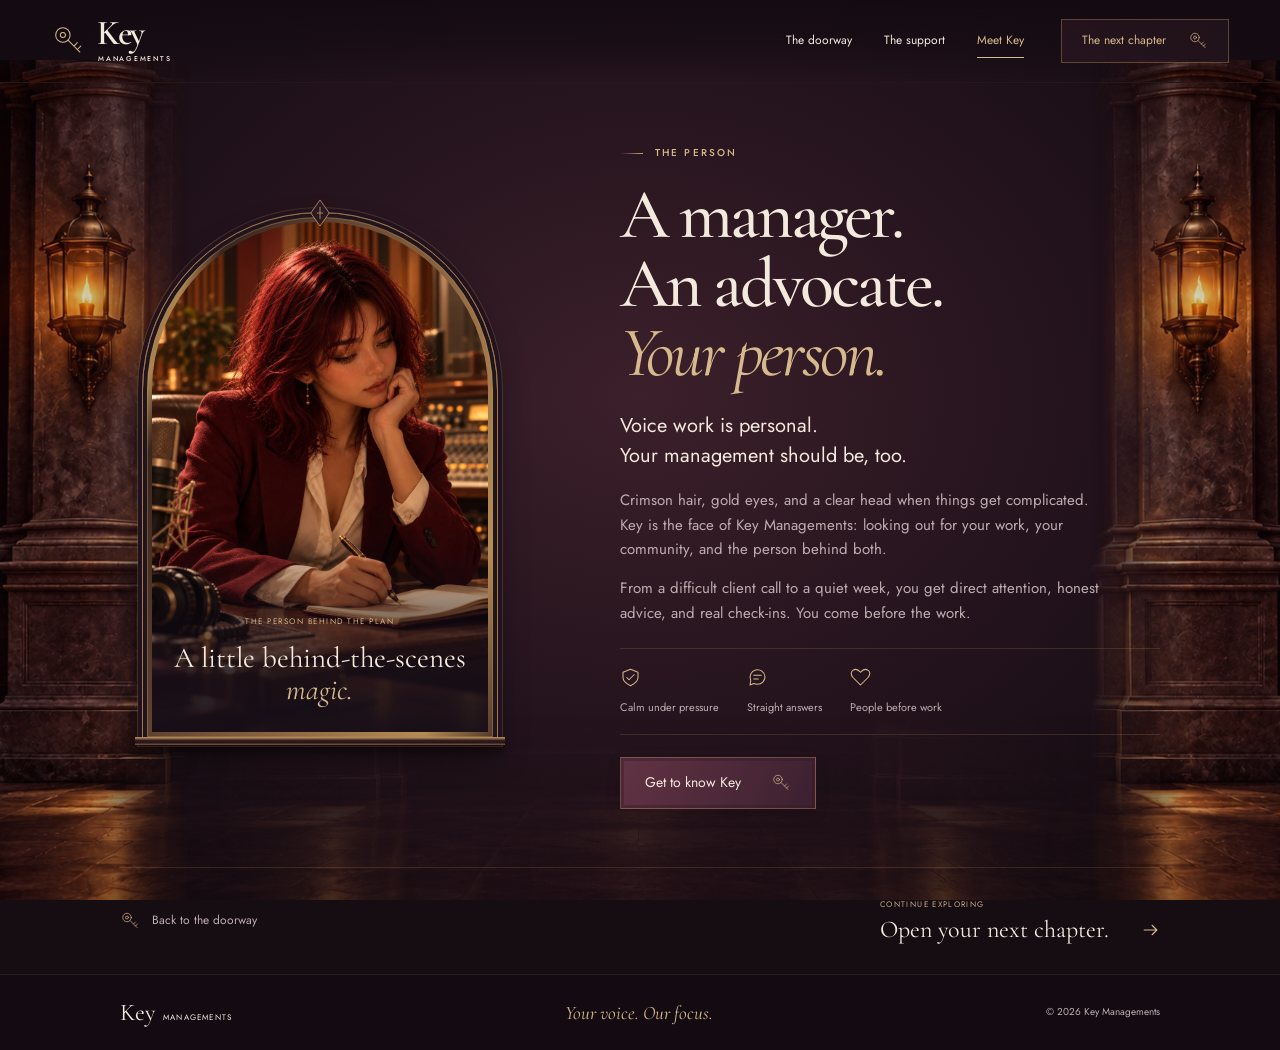
==== commit 6d0e2fd7: "Replace pillar graphics with illustrated room and door artwork" ====
--- a/about/index.html
+++ b/about/index.html
@@ -12,11 +12,11 @@
   <link href="https://fonts.googleapis.com/css2?family=Cormorant+Garamond:ital,wght@0,400;0,500;0,600;1,400;1,500&family=Jost:wght@400;450;500;550;600&display=swap" rel="stylesheet">
   <link rel="stylesheet" href="../styles.css?v=chapters-1">
   <link rel="stylesheet" href="../interior.css?v=rooms-1">
-  <link rel="stylesheet" href="../architecture.css?v=pillars-4">
+  <link rel="stylesheet" href="../architecture.css?v=illustrated-3">
   <script src="../main.js?v=chapters-1" defer></script>
 </head>
 <body data-page="about" class="interior-page">
-  <div class="interior-room" aria-hidden="true"><div class="side-pillar pillar-left"><img class="pillar-stone" src="../assets/stone-pillar.svg" alt="" width="120" height="760"><span class="lantern-halo"></span><img class="pillar-lantern" src="../assets/antique-lantern.svg" alt="" width="120" height="200"></div><div class="side-pillar pillar-right"><img class="pillar-stone" src="../assets/stone-pillar.svg" alt="" width="120" height="760"><span class="lantern-halo"></span><img class="pillar-lantern" src="../assets/antique-lantern.svg" alt="" width="120" height="200"></div></div>
+  <div class="interior-room" aria-hidden="true"><div class="architecture-wing architecture-wing-left"></div><div class="architecture-wing architecture-wing-right"></div><div class="architecture-floor"></div></div>
   <svg class="icon-library" xmlns="http://www.w3.org/2000/svg" aria-hidden="true">
     <symbol id="i-key" viewBox="0 0 40 40"><circle cx="14" cy="13" r="8.5"/><circle cx="14" cy="13" r="3"/><path d="m20 19 14 14m-7-7 4-4m0 8 4-4"/></symbol>
     <symbol id="i-arrow" viewBox="0 0 24 24"><path d="M4 12h16m-6-6 6 6-6 6"/></symbol>
--- a/architecture.css
+++ b/architecture.css
@@ -1,54 +1,62 @@
-/* Shared architectural framing, kept outside the reading and interaction areas. */
-.side-pillar { position: fixed; z-index: 0; top: 105px; bottom: 64px; width: clamp(66px,6.4vw,100px); pointer-events: none; }
-.pillar-left { left: 16px; }.pillar-right { right: 16px; }
-.pillar-stone { display: block; width: 100%; height: 100%; filter: drop-shadow(6px 8px 7px #0006); }
-.pillar-lantern { position: absolute; width: 73%; height: auto; left: 13.5%; top: 28%; filter: drop-shadow(2px 4px 3px #0008); }
-.lantern-halo { position: absolute; width: 260%; height: 245px; left: -80%; top: calc(28% - 42px); border-radius: 50%; background: radial-gradient(ellipse,#f3b7681f 0%,#ca863c12 28%,transparent 68%); }
-.portal-page .side-pillar { top: 125px; bottom: 64px; width: clamp(64px,6vw,100px); }
-.portal-page .pillar-left { left: clamp(16px,4vw,64px); }.portal-page .pillar-right { right: clamp(16px,4vw,64px); }
-.interior-page .container { max-width: 1180px; width: calc(100% - 280px); }
+/* The generated entrance artwork forms the stonework and warm light on both sides. */
+.portal-page,.interior-page { background: #160d13; }
+.room,.interior-room { position: fixed; inset: 0; background: radial-gradient(ellipse at 50% 44%,#3c202b 0%,#26141e 42%,#140c12 85%); overflow: hidden; }
+.room::before,.room::after,.interior-room::after { display: none; }
+.architecture-wing { --wing-w: clamp(150px,26vw,430px); --art-h: calc(100svh - 60px); position: absolute; top: 60px; bottom: 0; width: var(--wing-w); pointer-events: none; background-image: url('./assets/lantern-room.jpg'); background-repeat: no-repeat; background-size: auto var(--art-h); }
+.architecture-wing-left { left: 0; background-position: calc(var(--wing-w) * .42 - var(--art-h) * .425) bottom; mask-image: linear-gradient(to right,#000 65%,transparent 100%); }
+.architecture-wing-right { right: 0; background-position: calc(var(--wing-w) * .58 - var(--art-h) * 1.34) bottom; mask-image: linear-gradient(to left,#000 65%,transparent 100%); }
+.architecture-floor { position: absolute; inset: auto 0 0; height: 21%; background: url('./assets/lantern-room.jpg') center bottom / 100% auto no-repeat; mask-image: linear-gradient(transparent,#0008 60%,#000); opacity: .55; }
+.portal-header,.interior-page .site-header { background: linear-gradient(#140b12f2,#140b1299,transparent); border-color: #b88a561a; }
+.portal-footer { background: linear-gradient(transparent,#130b12b3); }
+.portal-page .door-front { background: #2c1019 url('./assets/burgundy-door.png') center / 125% 102% no-repeat; box-shadow: inset -7px 0 14px #0005; }
+.portal-page .door-front :is(.door-grain,.door-panel,.door-monogram,.door-inscription,.door-bottom-label) { display: none; }
+.portal-page .door-inside { background: linear-gradient(110deg,#2e1520,#44212e 48%,#25111c); }
+.portal-page .door-panel { border-color: #b88a574f; background: linear-gradient(115deg,#19091080,#45202a44,#190b1380); }
+.portal-page .entrance-title,.portal-page .entrance-prompt { text-shadow: 0 2px 12px #10080d; }
+/* Keep the reading area between the illuminated stonework. */
+.interior-page .container { max-width: 1120px; width: calc(100% - 370px); }
 .interior-page .header-inner { max-width: none; width: 92%; }
-/* The labels stand alone now that their decorative numbering is removed. */
+.interior-page .architecture-wing { --wing-w: clamp(145px,20vw,330px); opacity: .8; }
+.interior-page .architecture-wing-left { mask-image: linear-gradient(to right,#000 45%,transparent 95%); }
+.interior-page .architecture-wing-right { mask-image: linear-gradient(to left,#000 45%,transparent 95%); }
+.interior-page .architecture-floor { opacity: .2; }
 .support-room .service-content { padding-left: 0; }
 .support-room .service-group summary { gap: 12px; }
 .interior-page .steps li { padding-top: 26px; }
 @media (max-width: 1399px) and (min-width: 701px) {
  .portal-page { --door-h: min(clamp(340px,calc(100svh - 310px),470px),calc((100vw - 180px) / 1.98)); }
- .portal-page .side-pillar { width: 60px; }
- .portal-page .pillar-left { left: 12px; }.portal-page .pillar-right { right: 12px; }
- .interior-page .container { width: calc(100% - 200px); }.interior-page .header-inner { width: 92%; }
- .side-pillar { width: 70px; left: auto; }.pillar-left { left: 8px; }.pillar-right { right: 8px; }
+ .architecture-wing { --wing-w: clamp(140px,23vw,300px); }
+ .interior-page .container { width: calc(100% - 240px); }.interior-page .header-inner { width: 92%; }
+ .interior-page .architecture-wing { --wing-w: 200px; }
 }
 @media (max-width: 1000px) and (min-width: 701px) {
  .portal-page .inner-signature { display: none; }
- .portal-page .door-inside { padding: 35px 17px 18px; }
+ .portal-page .door-inside { padding: 32px 17px 18px; }
  .portal-page .inner-heading h2 { font-size: 28px; }
- .portal-page .door-link { min-height: 58px; padding-block: 10px; }
+ .portal-page .door-link { min-height: 54px; padding-block: 8px; }
  .portal-page .door-link strong { font-size: 23px; }
- .portal-page .side-pillar { width: 42px; }.portal-page .pillar-left { left: 7px; }.portal-page .pillar-right { right: 7px; }
- .portal-page .pillar-lantern { width: 100%; left: 0; }
- .side-pillar { width: 52px; }.pillar-left { left: 7px; }.pillar-right { right: 7px; }
+ .architecture-wing { --wing-w: 150px; }
  .interior-page .container { width: calc(100% - 156px); }.interior-page .header-inner { width: 92%; }
- .pillar-lantern { width: 88%; left: 6%; }.lantern-halo { height: 180px; top: calc(28% - 36px); }
+ .interior-page .architecture-wing { --wing-w: 140px; opacity: .6; }
  .interior-layout,.support-room,.contact-room { gap: 30px; }
  .interior-copy h1,.support-room .interior-copy h1,.contact-room .interior-copy h1 { font-size: 52px; }
  .contact-room .email-row { flex-wrap: wrap; }
 }
 @media (max-width: 700px) {
+ .architecture-wing,.interior-page .architecture-wing { --wing-w: 82px; --art-h: calc(100svh - 76px); top: 76px; opacity: .75; }
+ .architecture-wing-left,.interior-page .architecture-wing-left { mask-image: linear-gradient(to right,#000 35%,transparent); }
+ .architecture-wing-right,.interior-page .architecture-wing-right { mask-image: linear-gradient(to left,#000 35%,transparent); }
+ .architecture-floor { background-size: auto 100svh; height: 16%; }
+ .interior-page .architecture-wing { opacity: .3; }
  .portal-page .door-scene { transform: translateX(calc(var(--door-w) * .26)) scale(.52); }
  .portal-ready .entrance:is([data-state="closed"],[data-state="unlocking"],[data-state="closing"]) .door-scene { transform: translateX(0) scale(1); }
- .side-pillar,.portal-page .side-pillar { top: 108px; bottom: 52px; width: 30px; }
- .pillar-left,.portal-page .pillar-left { left: 2px; }.pillar-right,.portal-page .pillar-right { right: 2px; }
- .pillar-stone { filter: drop-shadow(2px 3px 3px #0005); }
- .pillar-lantern,.portal-page .pillar-lantern { width: 100%; left: 0; top: 31%; }
- .lantern-halo { width: 220%; left: -60%; top: calc(31% - 20px); height: 120px; }
- .interior-page .container { width: calc(100% - 90px); }.interior-page .header-inner { width: calc(100% - 40px); }
+ .interior-page .container { width: calc(100% - 80px); }.interior-page .header-inner { width: calc(100% - 40px); }
  .interior-copy h1,.support-room .interior-copy h1,.contact-room .interior-copy h1 { font-size: clamp(44px,12.8vw,66px); }
  .interior-page .main-nav { left: 0; right: 0; }
  .interior-page .steps li { padding: 23px 19px; }
- .support-room .service-group h2 { font-size: 25px; }.support-room .service-content { padding-left: 0; }
+ .support-room .service-group h2 { font-size: 25px; }
  .contact-room .email-row { flex-wrap: wrap; gap: 8px; }.contact-room .email-row > a { font-size: 14px; }
  .room-navigation { gap: 8px; }.next-room > span { font-size: 21px; }
  .portal-page .door-link { gap: 8px; }
 }
-@media (max-width: 350px) { .side-pillar,.portal-page .side-pillar { width: 25px; }.interior-page .container { width: calc(100% - 74px); }.interior-page .header-inner { width: calc(100% - 36px); } }
+@media (max-width: 350px) { .interior-page .container { width: calc(100% - 64px); }.interior-page .header-inner { width: calc(100% - 36px); } }
